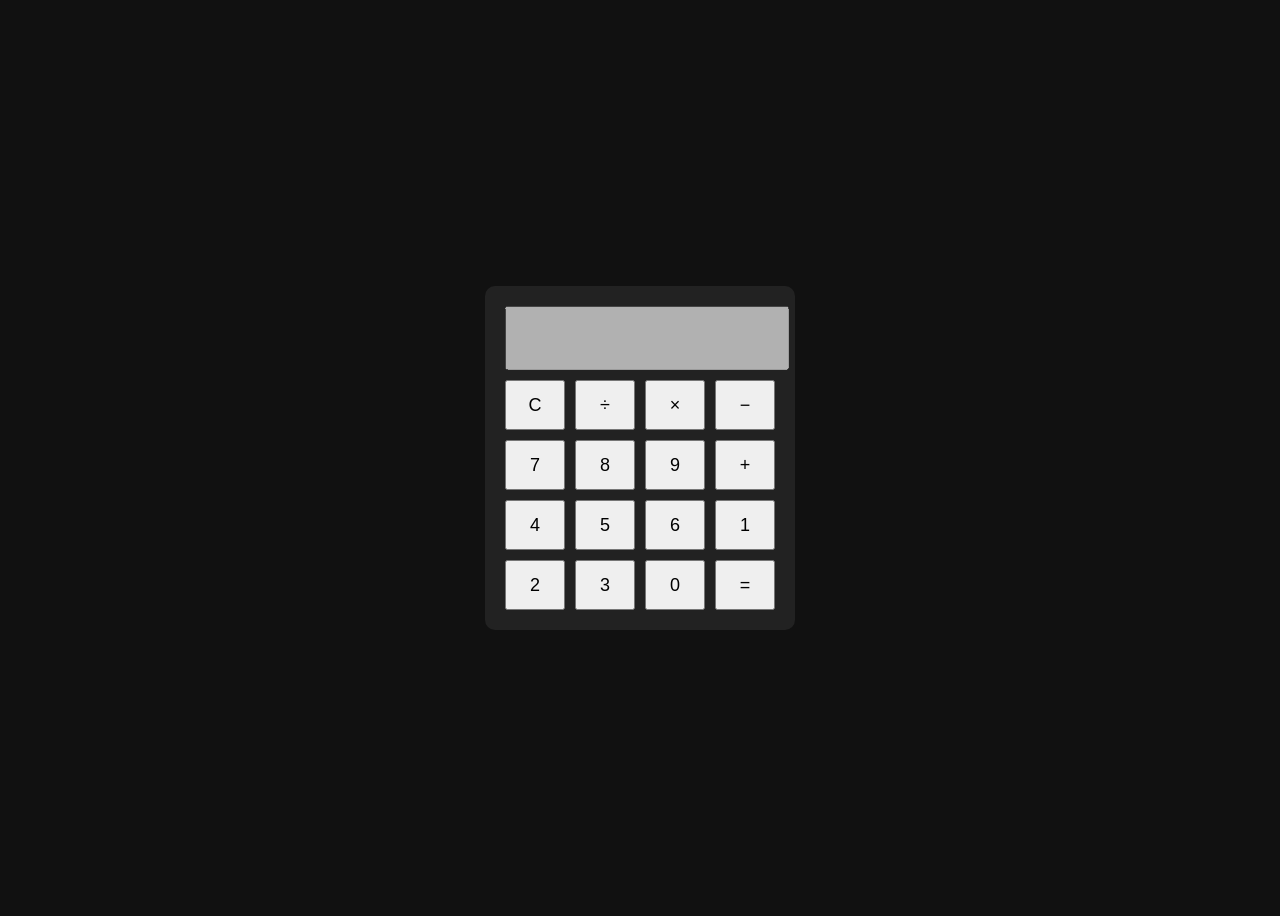
==== index.html @ 825eae10 "Rename Calculator.html to index.html" ====
<!DOCTYPE html>
<html>
<head>
  <title>Calculator</title>
  <link rel="stylesheet" href="style.css">
</head>
<body>

<div class="calculator">
  <input type="text" id="display" disabled>

  <div class="buttons">
    <button onclick="clearDisplay()">C</button>
    <button onclick="appendValue('/')">÷</button>
    <button onclick="appendValue('*')">×</button>
    <button onclick="appendValue('-')">−</button>

    <button onclick="appendValue('7')">7</button>
    <button onclick="appendValue('8')">8</button>
    <button onclick="appendValue('9')">9</button>
    <button onclick="appendValue('+')">+</button>

    <button onclick="appendValue('4')">4</button>
    <button onclick="appendValue('5')">5</button>
    <button onclick="appendValue('6')">6</button>

    <button onclick="appendValue('1')">1</button>
    <button onclick="appendValue('2')">2</button>
    <button onclick="appendValue('3')">3</button>

    <button onclick="appendValue('0')">0</button>
    <button onclick="calculate()">=</button>
  </div>
</div>

<script src="script.js"></script>
</body>
</html>
---- style.css ----
body {
  display: flex;
  justify-content: center;
  align-items: center;
  height: 100vh;
  background: #111;
}

.calculator {
  background: #222;
  padding: 20px;
  border-radius: 10px;
}

#display {
  width: 100%;
  height: 50px;
  margin-bottom: 10px;
  font-size: 20px;
  text-align: right;
  padding: 5px;
}

.buttons {
  display: grid;
  grid-template-columns: repeat(4, 60px);
  gap: 10px;
}

button {
  height: 50px;
  font-size: 18px;
  cursor: pointer;
}
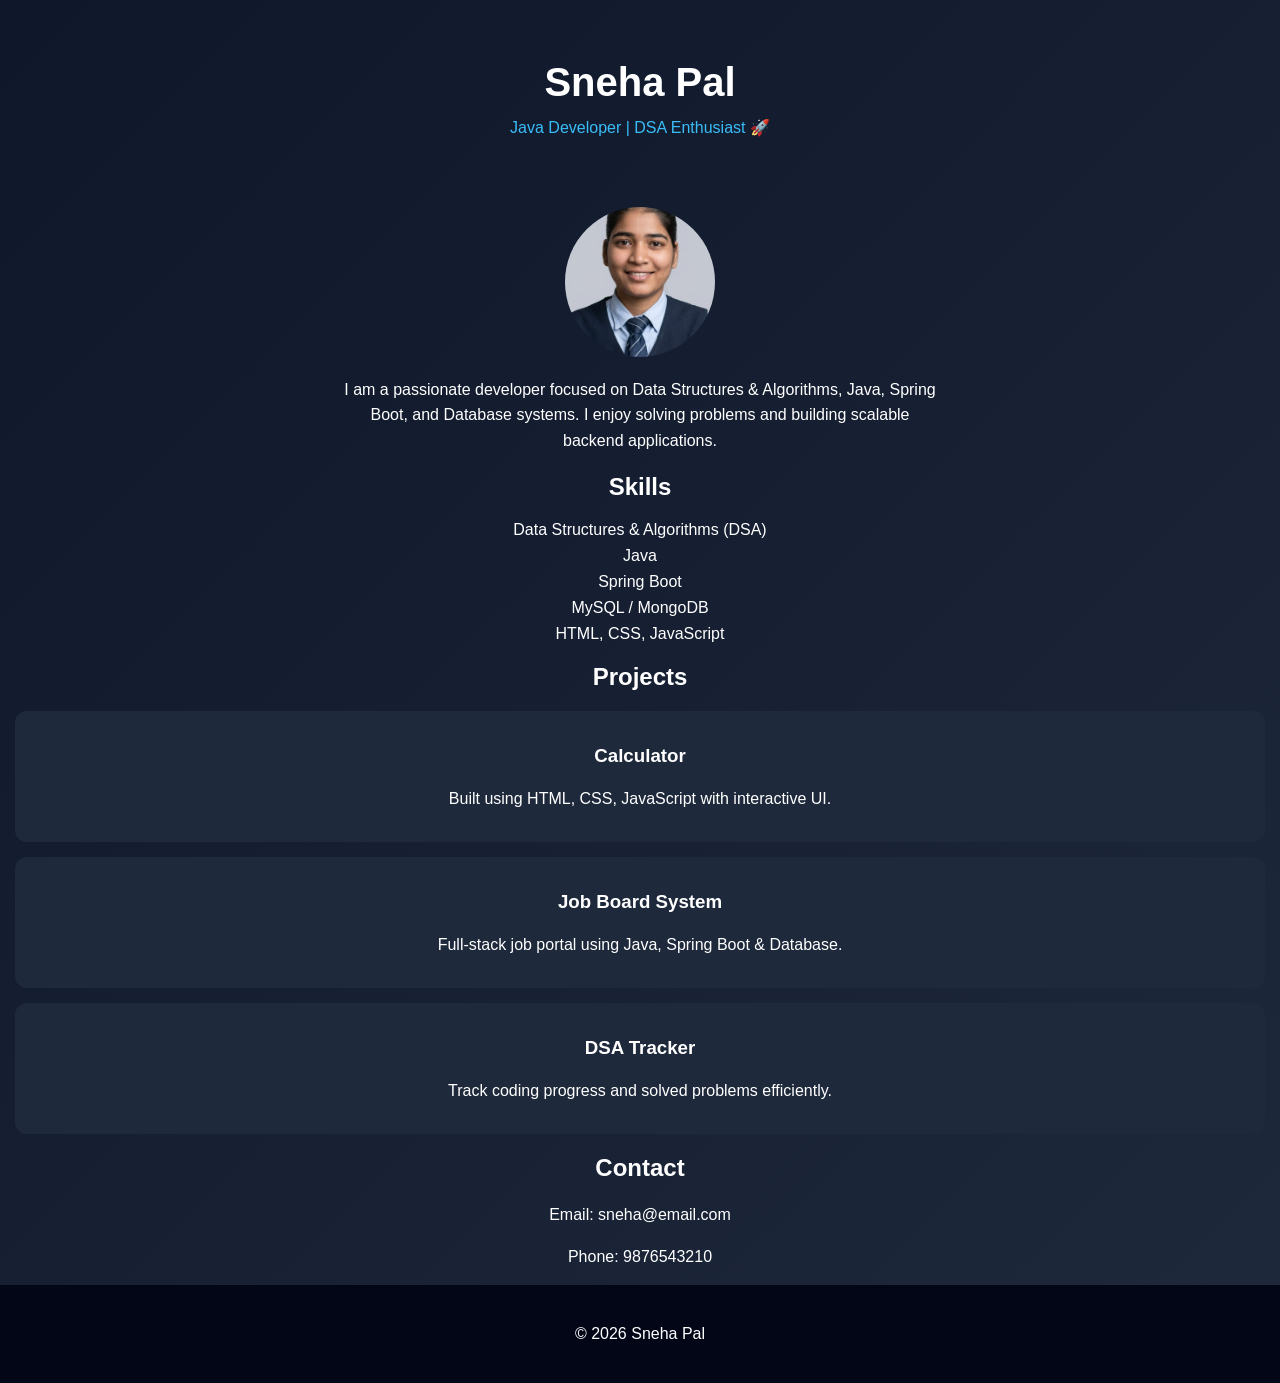
==== commit b9f71c02: "Rename portfolio.html to index.html" ====
--- a/index.html
+++ b/index.html
@@ -1,38 +1,71 @@
 <!DOCTYPE html>
 <html>
 <head>
-  <title>Calculator</title>
+  <title>Sneha Pal Portfolio</title>
   <link rel="stylesheet" href="style.css">
 </head>
 <body>
 
-<div class="calculator">
-  <input type="text" id="display" disabled>
+<!-- HEADER / HERO -->
+<header>
+  <h1>Sneha Pal</h1>
+  <p>Java Developer | DSA Enthusiast 🚀</p>
+</header>
 
-  <div class="buttons">
-    <button onclick="clearDisplay()">C</button>
-    <button onclick="appendValue('/')">÷</button>
-    <button onclick="appendValue('*')">×</button>
-    <button onclick="appendValue('-')">−</button>
+<!-- ABOUT -->
+<section id="about">
+  <img src="image copy.png" alt="Sneha Pal">
+  <p>
+    I am a passionate developer focused on Data Structures & Algorithms,
+    Java, Spring Boot, and Database systems. I enjoy solving problems and
+    building scalable backend applications.
+  </p>
+</section>
 
-    <button onclick="appendValue('7')">7</button>
-    <button onclick="appendValue('8')">8</button>
-    <button onclick="appendValue('9')">9</button>
-    <button onclick="appendValue('+')">+</button>
+<!-- SKILLS -->
+<section>
+  <h2>Skills</h2>
+  <ul>
+    <li>Data Structures & Algorithms (DSA)</li>
+    <li>Java</li>
+    <li>Spring Boot</li>
+    <li>MySQL / MongoDB</li>
+    <li>HTML, CSS, JavaScript</li>
+  </ul>
+</section>
 
-    <button onclick="appendValue('4')">4</button>
-    <button onclick="appendValue('5')">5</button>
-    <button onclick="appendValue('6')">6</button>
+<!-- PROJECTS -->
+<section>
+  <h2>Projects</h2>
 
-    <button onclick="appendValue('1')">1</button>
-    <button onclick="appendValue('2')">2</button>
-    <button onclick="appendValue('3')">3</button>
+  <div class="card">
+    <h3>Calculator</h3>
+    <p>Built using HTML, CSS, JavaScript with interactive UI.</p>
+  </div>
 
-    <button onclick="appendValue('0')">0</button>
-    <button onclick="calculate()">=</button>
+  <div class="card">
+    <h3>Job Board System</h3>
+    <p>Full-stack job portal using Java, Spring Boot & Database.</p>
   </div>
-</div>
 
-<script src="script.js"></script>
+  <div class="card">
+    <h3>DSA Tracker</h3>
+    <p>Track coding progress and solved problems efficiently.</p>
+  </div>
+
+</section>
+
+<!-- CONTACT -->
+<section>
+  <h2>Contact</h2>
+  <p>Email: sneha@email.com</p>
+  <p>Phone: 9876543210</p>
+</section>
+
+<!-- FOOTER -->
+<footer>
+  <p>© 2026 Sneha Pal</p>
+</footer>
+
 </body>
 </html>
--- a/style.css
+++ b/style.css
@@ -1,34 +1,86 @@
 body {
-  display: flex;
-  justify-content: center;
-  align-items: center;
-  height: 100vh;
-  background: #111;
+  margin: 0;
+  font-family: Arial;
+  background: linear-gradient(135deg, #0f172a, #1e293b);
+  color: white;
+  text-align: center;
 }
 
-.calculator {
-  background: #222;
-  padding: 20px;
-  border-radius: 10px;
+/* Header */
+header {
+  padding: 60px 20px 30px;
 }
 
-#display {
-  width: 100%;
-  height: 50px;
-  margin-bottom: 10px;
-  font-size: 20px;
-  text-align: right;
-  padding: 5px;
+header h1 {
+  font-size: 40px;
+  margin: 0;
 }
 
-.buttons {
-  display: grid;
-  grid-template-columns: repeat(4, 60px);
-  gap: 10px;
+header p {
+  color: #38bdf8;
+  margin-top: 10px;
 }
 
-button {
-  height: 50px;
-  font-size: 18px;
-  cursor: pointer;
+/* Sections */
+section {
+  margin-top: 20px;
+}
+img{
+    width: 150px;
+    height: 150px;
+    object-fit: cover;
+}
+
+/* Image */
+#about img {
+  width: 150px;
+  height: 150px;
+  border-radius: 50%;
+  object-fit: cover;
+  display: block;
+  margin: 20px auto;
+}
+#about img:hover {
+  transform: scale(1.05);
+  transition: 0.3s;
+}
+#about p {
+  max-width: 600px;
+  margin: 10px auto;
+  line-height: 1.6;
+}
+
+/* Text */
+p {
+  line-height: 1.6;
+}
+
+/* Skills */
+ul {
+  list-style: none;
+  padding: 0;
+}
+
+li {
+  margin: 8px;
+}
+
+/* Cards */
+.card {
+  background: #1e293b;
+  margin: 15px;
+  padding: 15px;
+  border-radius: 12px;
+  transition: 0.3s;
+}
+
+.card:hover {
+  transform: scale(1.05);
+  box-shadow: 0 0 15px #38bdf8;
+}
+
+/* Footer */
+footer {
+  padding: 20px;
+  background: #020617;
 }
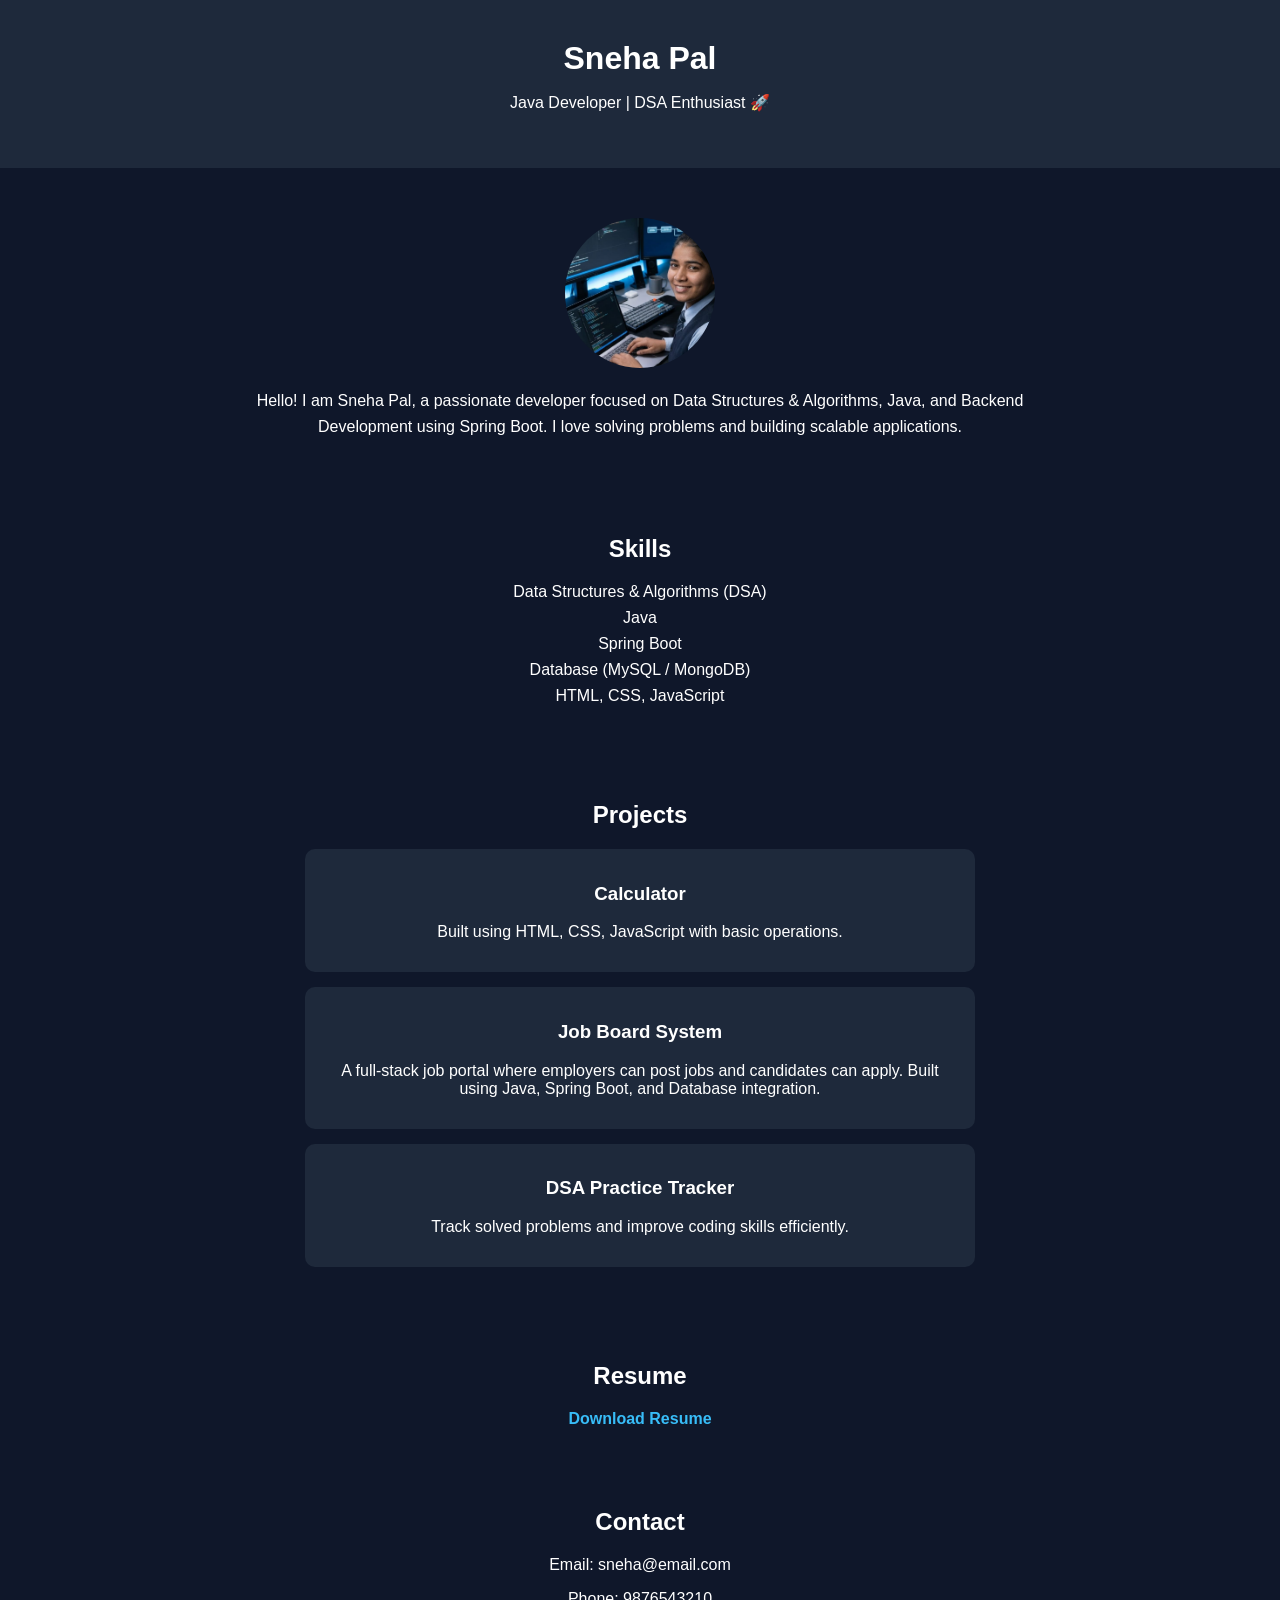
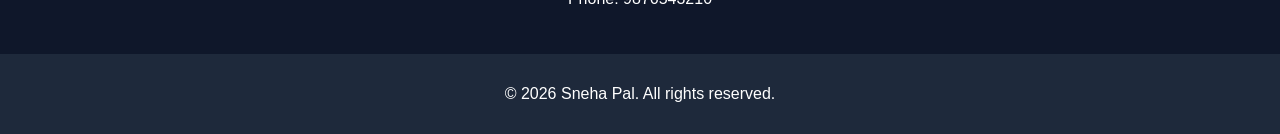
==== commit 1207914e: "Add files via upload" ====
--- a/index.html
+++ b/index.html
@@ -6,7 +6,7 @@
 </head>
 <body>
 
-<!-- HEADER / HERO -->
+<!-- HEADER -->
 <header>
   <h1>Sneha Pal</h1>
   <p>Java Developer | DSA Enthusiast 🚀</p>
@@ -14,49 +14,57 @@
 
 <!-- ABOUT -->
 <section id="about">
-  <img src="image copy.png" alt="Sneha Pal">
+  <img src="image.png" alt="profile">
   <p>
-    I am a passionate developer focused on Data Structures & Algorithms,
-    Java, Spring Boot, and Database systems. I enjoy solving problems and
-    building scalable backend applications.
+    Hello! I am Sneha Pal, a passionate developer focused on Data Structures & Algorithms, 
+    Java, and Backend Development using Spring Boot. I love solving problems and building scalable applications.
   </p>
 </section>
 
 <!-- SKILLS -->
-<section>
+<section id="skills">
   <h2>Skills</h2>
   <ul>
     <li>Data Structures & Algorithms (DSA)</li>
     <li>Java</li>
     <li>Spring Boot</li>
-    <li>MySQL / MongoDB</li>
+    <li>Database (MySQL / MongoDB)</li>
     <li>HTML, CSS, JavaScript</li>
   </ul>
 </section>
 
 <!-- PROJECTS -->
-<section>
+<section id="projects">
   <h2>Projects</h2>
 
-  <div class="card">
+  <div class="project">
     <h3>Calculator</h3>
-    <p>Built using HTML, CSS, JavaScript with interactive UI.</p>
+    <p>Built using HTML, CSS, JavaScript with basic operations.</p>
   </div>
 
-  <div class="card">
+  <div class="project">
     <h3>Job Board System</h3>
-    <p>Full-stack job portal using Java, Spring Boot & Database.</p>
+    <p>
+      A full-stack job portal where employers can post jobs and candidates can apply. 
+      Built using Java, Spring Boot, and Database integration.
+    </p>
   </div>
 
-  <div class="card">
-    <h3>DSA Tracker</h3>
-    <p>Track coding progress and solved problems efficiently.</p>
+  <div class="project">
+    <h3>DSA Practice Tracker</h3>
+    <p>Track solved problems and improve coding skills efficiently.</p>
   </div>
 
 </section>
 
+<!-- RESUME -->
+<section id="resume">
+  <h2>Resume</h2>
+  <a href="#">Download Resume</a>
+</section>
+
 <!-- CONTACT -->
-<section>
+<section id="contact">
   <h2>Contact</h2>
   <p>Email: sneha@email.com</p>
   <p>Phone: 9876543210</p>
@@ -64,8 +72,8 @@
 
 <!-- FOOTER -->
 <footer>
-  <p>© 2026 Sneha Pal</p>
+  <p>© 2026 Sneha Pal. All rights reserved.</p>
 </footer>
 
 </body>
-</html>
+</html>
--- a/style.css
+++ b/style.css
@@ -1,34 +1,32 @@
 body {
   margin: 0;
   font-family: Arial;
-  background: linear-gradient(135deg, #0f172a, #1e293b);
+  background: #0f172a;
   color: white;
   text-align: center;
 }
 
 /* Header */
 header {
-  padding: 60px 20px 30px;
+  background: #1e293b;
+  padding: 30px;
 }
 
 header h1 {
-  font-size: 40px;
   margin: 0;
+  font-size: 32px;
 }
 
-header p {
-  color: #38bdf8;
-  margin-top: 10px;
+header {
+  background: #1e293b;
+  padding: 40px 20px;
 }
 
 /* Sections */
 section {
-  margin-top: 20px;
-}
-img{
-    width: 150px;
-    height: 150px;
-    object-fit: cover;
+  max-width: 800px;
+  margin: auto;
+  padding: 30px 20px;
 }
 
 /* Image */
@@ -36,23 +34,19 @@
   width: 150px;
   height: 150px;
   border-radius: 50%;
-  object-fit: cover;
   display: block;
   margin: 20px auto;
-}
-#about img:hover {
-  transform: scale(1.05);
-  transition: 0.3s;
+  object-fit: cover;
 }
 #about p {
-  max-width: 600px;
-  margin: 10px auto;
+  font-size: 16px;
   line-height: 1.6;
+  padding: 0 10px;
 }
-
-/* Text */
-p {
-  line-height: 1.6;
+img{
+    width: 150px;
+    height: 150px;
+    border-radius: 50%;
 }
 
 /* Skills */
@@ -65,22 +59,25 @@
   margin: 8px;
 }
 
-/* Cards */
-.card {
+/* Projects */
+.project {
   background: #1e293b;
-  margin: 15px;
+  margin: 15px auto;
   padding: 15px;
-  border-radius: 12px;
-  transition: 0.3s;
+  border-radius: 10px;
+  width: 80%;
 }
 
-.card:hover {
-  transform: scale(1.05);
-  box-shadow: 0 0 15px #38bdf8;
+/* Button */
+a {
+  color: #38bdf8;
+  text-decoration: none;
+  font-weight: bold;
 }
+
 
 /* Footer */
 footer {
-  padding: 20px;
-  background: #020617;
+  background: #1e293b;
+  padding: 15px;
 }
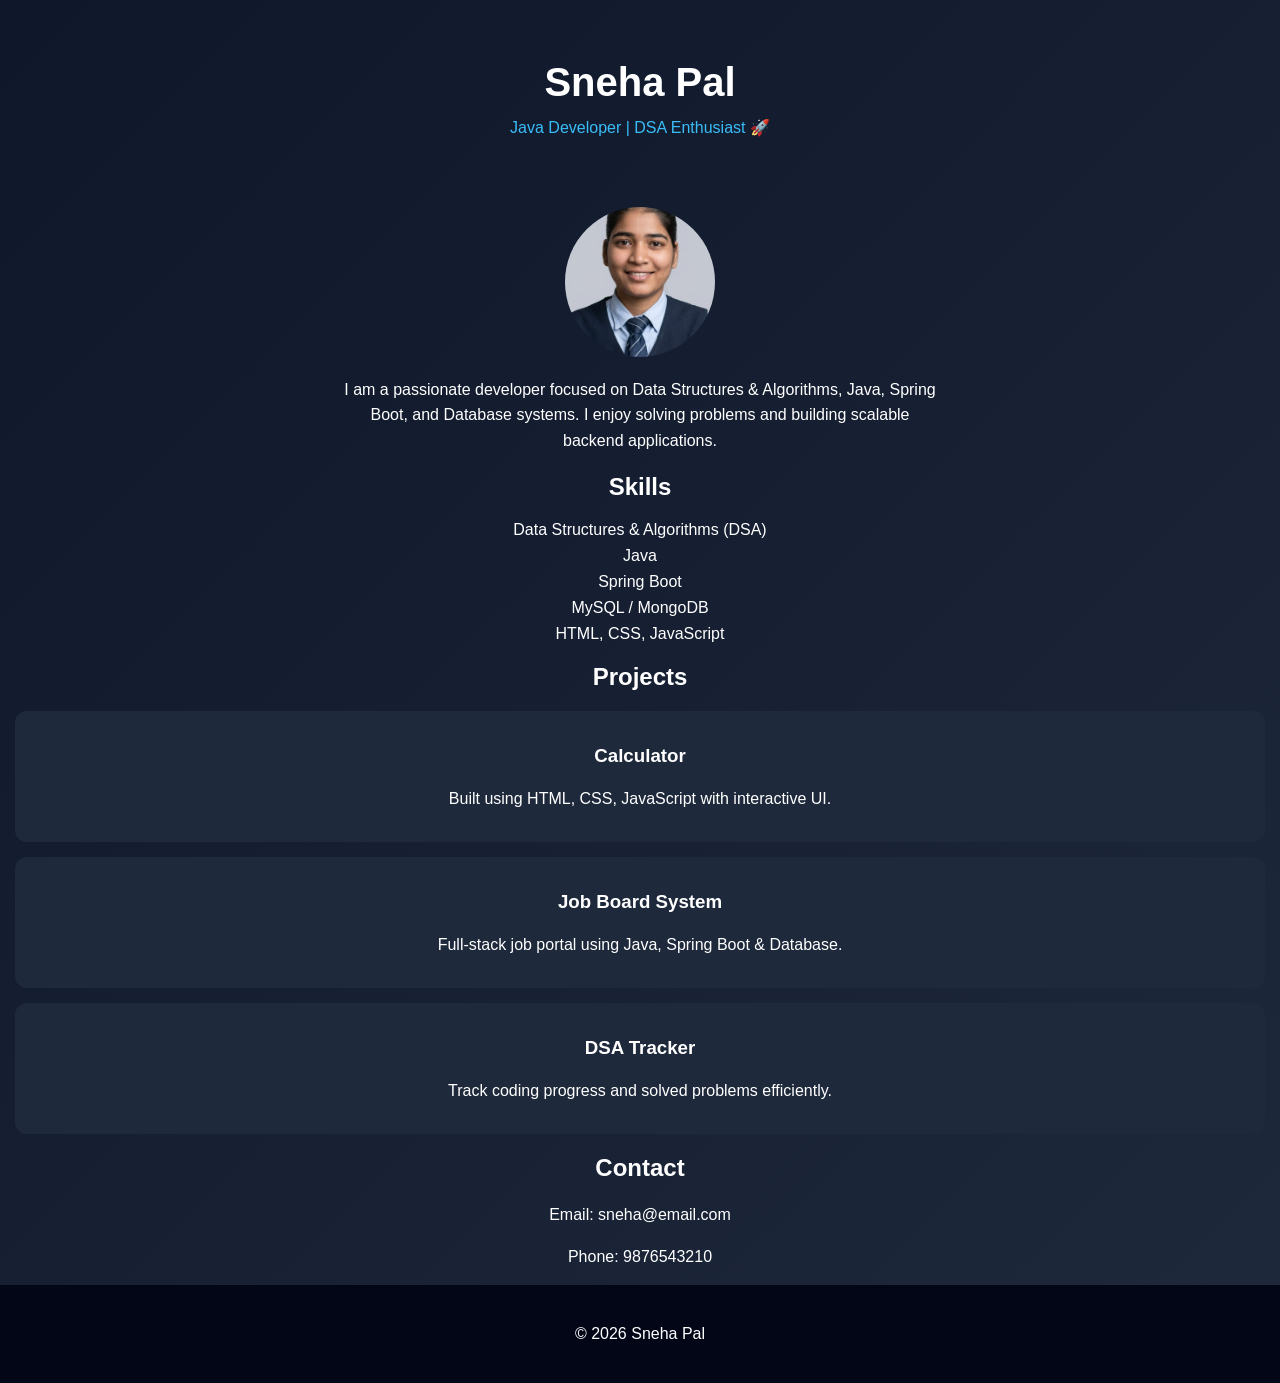
==== commit 8f4e136c: "Rename portfolio.html to index.html" ====
--- a/index.html
+++ b/index.html
@@ -6,7 +6,7 @@
 </head>
 <body>
 
-<!-- HEADER -->
+<!-- HEADER / HERO -->
 <header>
   <h1>Sneha Pal</h1>
   <p>Java Developer | DSA Enthusiast 🚀</p>
@@ -14,57 +14,49 @@
 
 <!-- ABOUT -->
 <section id="about">
-  <img src="image.png" alt="profile">
+  <img src="image copy.png" alt="Sneha Pal">
   <p>
-    Hello! I am Sneha Pal, a passionate developer focused on Data Structures & Algorithms, 
-    Java, and Backend Development using Spring Boot. I love solving problems and building scalable applications.
+    I am a passionate developer focused on Data Structures & Algorithms,
+    Java, Spring Boot, and Database systems. I enjoy solving problems and
+    building scalable backend applications.
   </p>
 </section>
 
 <!-- SKILLS -->
-<section id="skills">
+<section>
   <h2>Skills</h2>
   <ul>
     <li>Data Structures & Algorithms (DSA)</li>
     <li>Java</li>
     <li>Spring Boot</li>
-    <li>Database (MySQL / MongoDB)</li>
+    <li>MySQL / MongoDB</li>
     <li>HTML, CSS, JavaScript</li>
   </ul>
 </section>
 
 <!-- PROJECTS -->
-<section id="projects">
+<section>
   <h2>Projects</h2>
 
-  <div class="project">
+  <div class="card">
     <h3>Calculator</h3>
-    <p>Built using HTML, CSS, JavaScript with basic operations.</p>
+    <p>Built using HTML, CSS, JavaScript with interactive UI.</p>
   </div>
 
-  <div class="project">
+  <div class="card">
     <h3>Job Board System</h3>
-    <p>
-      A full-stack job portal where employers can post jobs and candidates can apply. 
-      Built using Java, Spring Boot, and Database integration.
-    </p>
+    <p>Full-stack job portal using Java, Spring Boot & Database.</p>
   </div>
 
-  <div class="project">
-    <h3>DSA Practice Tracker</h3>
-    <p>Track solved problems and improve coding skills efficiently.</p>
+  <div class="card">
+    <h3>DSA Tracker</h3>
+    <p>Track coding progress and solved problems efficiently.</p>
   </div>
 
 </section>
 
-<!-- RESUME -->
-<section id="resume">
-  <h2>Resume</h2>
-  <a href="#">Download Resume</a>
-</section>
-
 <!-- CONTACT -->
-<section id="contact">
+<section>
   <h2>Contact</h2>
   <p>Email: sneha@email.com</p>
   <p>Phone: 9876543210</p>
@@ -72,8 +64,8 @@
 
 <!-- FOOTER -->
 <footer>
-  <p>© 2026 Sneha Pal. All rights reserved.</p>
+  <p>© 2026 Sneha Pal</p>
 </footer>
 
 </body>
-</html>+</html>
--- a/style.css
+++ b/style.css
@@ -1,32 +1,34 @@
 body {
   margin: 0;
   font-family: Arial;
-  background: #0f172a;
+  background: linear-gradient(135deg, #0f172a, #1e293b);
   color: white;
   text-align: center;
 }
 
 /* Header */
 header {
-  background: #1e293b;
-  padding: 30px;
+  padding: 60px 20px 30px;
 }
 
 header h1 {
+  font-size: 40px;
   margin: 0;
-  font-size: 32px;
 }
 
-header {
-  background: #1e293b;
-  padding: 40px 20px;
+header p {
+  color: #38bdf8;
+  margin-top: 10px;
 }
 
 /* Sections */
 section {
-  max-width: 800px;
-  margin: auto;
-  padding: 30px 20px;
+  margin-top: 20px;
+}
+img{
+    width: 150px;
+    height: 150px;
+    object-fit: cover;
 }
 
 /* Image */
@@ -34,19 +36,23 @@
   width: 150px;
   height: 150px;
   border-radius: 50%;
+  object-fit: cover;
   display: block;
   margin: 20px auto;
-  object-fit: cover;
+}
+#about img:hover {
+  transform: scale(1.05);
+  transition: 0.3s;
 }
 #about p {
-  font-size: 16px;
+  max-width: 600px;
+  margin: 10px auto;
   line-height: 1.6;
-  padding: 0 10px;
 }
-img{
-    width: 150px;
-    height: 150px;
-    border-radius: 50%;
+
+/* Text */
+p {
+  line-height: 1.6;
 }
 
 /* Skills */
@@ -59,25 +65,22 @@
   margin: 8px;
 }
 
-/* Projects */
-.project {
+/* Cards */
+.card {
   background: #1e293b;
-  margin: 15px auto;
+  margin: 15px;
   padding: 15px;
-  border-radius: 10px;
-  width: 80%;
+  border-radius: 12px;
+  transition: 0.3s;
 }
 
-/* Button */
-a {
-  color: #38bdf8;
-  text-decoration: none;
-  font-weight: bold;
+.card:hover {
+  transform: scale(1.05);
+  box-shadow: 0 0 15px #38bdf8;
 }
-
 
 /* Footer */
 footer {
-  background: #1e293b;
-  padding: 15px;
+  padding: 20px;
+  background: #020617;
 }
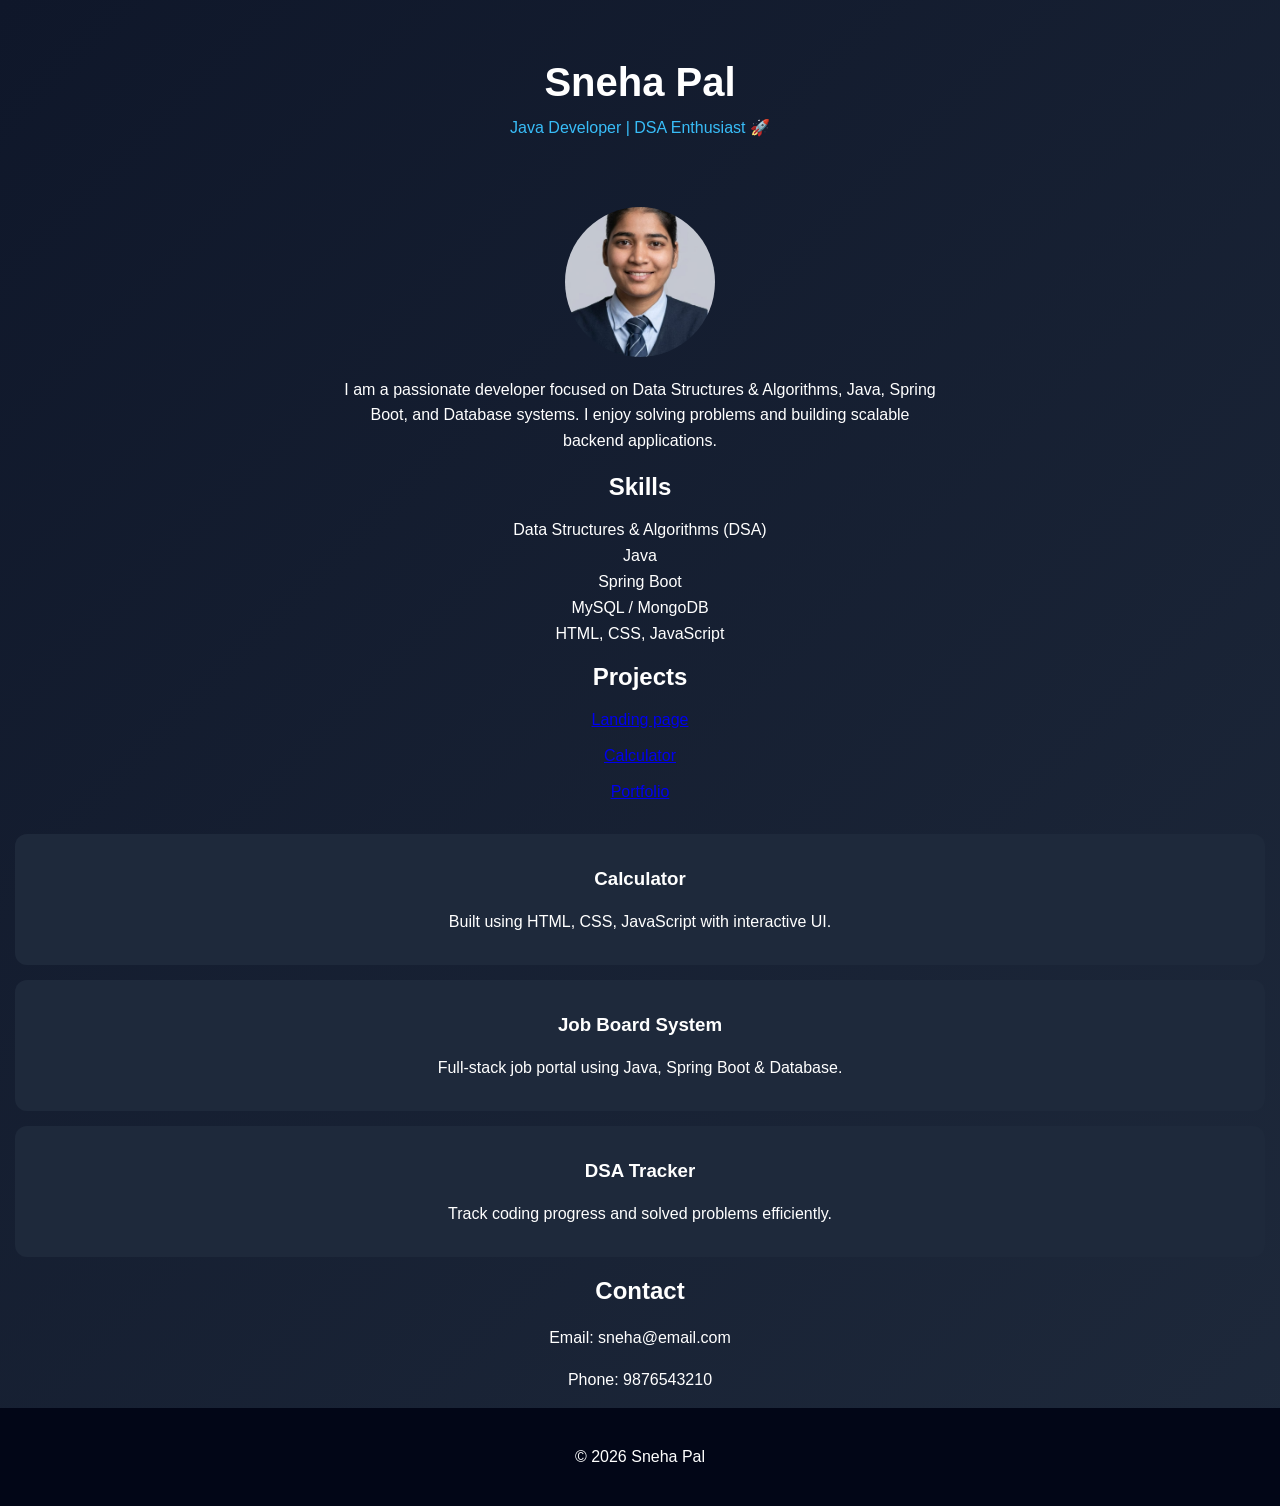
==== commit e2bc2f27: "Update index.html" ====
--- a/index.html
+++ b/index.html
@@ -37,6 +37,9 @@
 <!-- PROJECTS -->
 <section>
   <h2>Projects</h2>
+  <a href="Landing.html">Landing page</a><br><br>
+    <a href="calculator.html">Calculator</a><br><br>
+    <a href="index.html">Portfolio</a><br><br>
 
   <div class="card">
     <h3>Calculator</h3>
